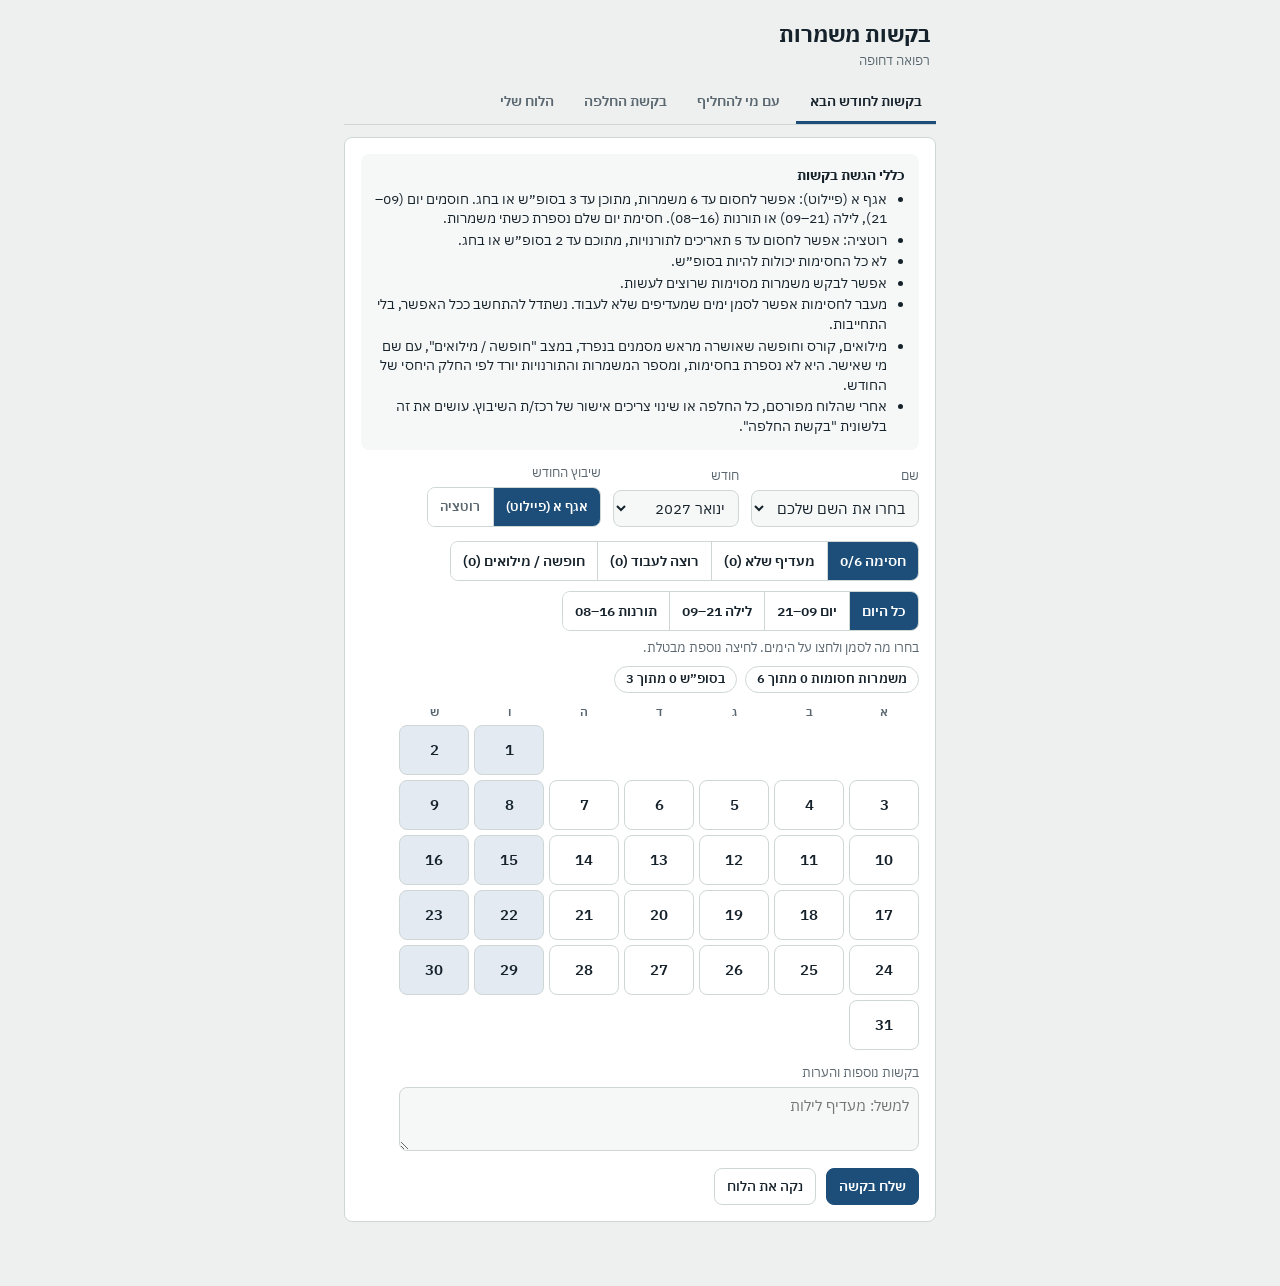
==== index.html @ 13a1dc7d "גרסה 59: עם מי להחליף, התראות במייל, בדיקה לפני פרסום, קורס ארצי Co-Authored-By: Claude Opus 5.5 <no" ====
<!doctype html>
<html lang="he" dir="rtl">
<head>
<meta charset="utf-8">
<meta name="viewport" content="width=device-width, initial-scale=1, viewport-fit=cover">
<title>בקשות משמרות לרפואה דחופה</title>
<link rel="preconnect" href="https://fonts.googleapis.com">
<link rel="preconnect" href="https://fonts.gstatic.com" crossorigin>
<link href="https://fonts.googleapis.com/css2?family=IBM+Plex+Sans+Hebrew:wght@400;500;600;700&display=swap" rel="stylesheet">
<style>
:root{
  --bg:#EDF0EF; --surface:#FFFFFF; --surface2:#F6F8F7; --ink:#16222B; --muted:#5A6770;
  --line:#CFD7D5; --line2:#E2E7E5; --primary:#1C4E79; --primary-ink:#FFFFFF;
  --danger:#B3261E; --danger-bg:#FBE6E4; --ok-bg:#DCF1E1; --warn:#9A5800; --warn-bg:#FFF0D6; --ok:#2C6A3E;
  --wk:#E3EAF1; --eve:#EFEBDD; --hol:#F4E4C2; --vac:#DDE3E1;
  --radius-s:4px; --radius-m:8px;
  color-scheme: light;
}
@media (prefers-color-scheme: dark){
  :root:not([data-theme="light"]){
    --bg:#10171C; --surface:#172127; --surface2:#1C2830; --ink:#E4EAED; --muted:#98A6AE;
    --line:#2D3B43; --line2:#233139; --primary:#86B6E2; --primary-ink:#0A1824;
    --danger:#FF8C82; --danger-bg:#3B1C1A; --ok-bg:#163421; --warn:#F0B45C; --warn-bg:#33270F; --ok:#8FD0A0;
    --wk:#1B2631; --eve:#23241A; --hol:#2E2614; --vac:#253238; color-scheme: dark;
  }
}
:root[data-theme="dark"]{
  --bg:#10171C; --surface:#172127; --surface2:#1C2830; --ink:#E4EAED; --muted:#98A6AE;
  --line:#2D3B43; --line2:#233139; --primary:#86B6E2; --primary-ink:#0A1824;
  --danger:#FF8C82; --danger-bg:#3B1C1A; --ok-bg:#163421; --warn:#F0B45C; --warn-bg:#33270F; --ok:#8FD0A0;
  --wk:#1B2631; --eve:#23241A; --hol:#2E2614; --vac:#253238; color-scheme: dark;
}
/* shift colours */
.c-amber{--cb:#FBE8BC;--cf:#5E3F00}.c-indigo{--cb:#DCDDF6;--cf:#262A7A}.c-blue{--cb:#D8E7F7;--cf:#173F66}
.c-teal{--cb:#D2ECE6;--cf:#0C4D40}.c-olive{--cb:#E6EACB;--cf:#434A10}.c-rose{--cb:#F7DCE3;--cf:#6E1F36}
.c-violet{--cb:#E9DDF5;--cf:#4A2472}.c-crimson{--cb:#F6D4D0;--cf:#7A1A12}.c-slate{--cb:#E1E5E8;--cf:#33414B}
@media (prefers-color-scheme: dark){:root:not([data-theme="light"]) .c-amber{--cb:#4A3A12;--cf:#FBE3A6}:root:not([data-theme="light"]) .c-indigo{--cb:#2B2E5E;--cf:#CFD1FA}:root:not([data-theme="light"]) .c-blue{--cb:#1D3650;--cf:#C9DFF6}:root:not([data-theme="light"]) .c-teal{--cb:#15413A;--cf:#BDE9DE}:root:not([data-theme="light"]) .c-olive{--cb:#383C16;--cf:#E1E6B5}:root:not([data-theme="light"]) .c-rose{--cb:#4D2230;--cf:#F6CCD8}:root:not([data-theme="light"]) .c-violet{--cb:#3A2654;--cf:#E3D0F7}:root:not([data-theme="light"]) .c-crimson{--cb:#521F1A;--cf:#F8C8C1}:root:not([data-theme="light"]) .c-slate{--cb:#2C363D;--cf:#D6DDE2}}
:root[data-theme="dark"] .c-amber{--cb:#4A3A12;--cf:#FBE3A6}:root[data-theme="dark"] .c-indigo{--cb:#2B2E5E;--cf:#CFD1FA}:root[data-theme="dark"] .c-blue{--cb:#1D3650;--cf:#C9DFF6}:root[data-theme="dark"] .c-teal{--cb:#15413A;--cf:#BDE9DE}:root[data-theme="dark"] .c-olive{--cb:#383C16;--cf:#E1E6B5}:root[data-theme="dark"] .c-rose{--cb:#4D2230;--cf:#F6CCD8}:root[data-theme="dark"] .c-violet{--cb:#3A2654;--cf:#E3D0F7}:root[data-theme="dark"] .c-crimson{--cb:#521F1A;--cf:#F8C8C1}:root[data-theme="dark"] .c-slate{--cb:#2C363D;--cf:#D6DDE2}

:root{box-sizing:border-box;padding-top:env(safe-area-inset-top,0px);padding-bottom:env(safe-area-inset-bottom,0px)}
html{scroll-padding-top:env(safe-area-inset-top,0px)}
*,*::before,*::after{box-sizing:inherit}
html,body{margin:0}
body{background:var(--bg);color:var(--ink);font-family:"IBM Plex Sans Hebrew","Segoe UI",Arial,sans-serif;font-size:14px;line-height:1.45;-webkit-text-size-adjust:100%}
button,input,select,textarea{font:inherit;color:inherit}
button{cursor:pointer}
:focus-visible{outline:2px solid var(--primary);outline-offset:2px}
.num{font-variant-numeric:tabular-nums}

header.top{display:flex;flex-wrap:wrap;align-items:flex-end;justify-content:space-between;gap:12px;padding:18px 20px 10px;max-width:100%}
.brand h1{margin:0;font-size:22px;font-weight:700;letter-spacing:-.2px}
.brand p{margin:2px 0 0;color:var(--muted);font-size:13px}
.monthnav{display:flex;align-items:center;gap:6px}
.monthnav select{font-size:16px;font-weight:600;background:var(--surface);border:1px solid var(--line);border-radius:var(--radius-m);padding:6px 10px}

.toolbar{display:flex;flex-wrap:wrap;gap:8px;padding:0 20px 12px}
.btn{border:1px solid var(--line);background:var(--surface);border-radius:var(--radius-m);padding:7px 12px;font-weight:500;min-height:36px}
.btn:hover{background:var(--surface2)}
.btn.primary{background:var(--primary);color:var(--primary-ink);border-color:var(--primary);font-weight:600}
.btn.primary:hover{filter:brightness(1.08)}
.btn.danger{color:var(--danger)}
.btn:disabled{opacity:.45;cursor:default}
.btn.small{padding:3px 9px;min-height:28px;font-size:13px}

nav.tabs{display:flex;gap:2px;padding:0 20px;border-bottom:1px solid var(--line);overflow-x:auto}
nav.tabs button{border:0;background:none;padding:10px 14px;border-bottom:3px solid transparent;color:var(--muted);font-weight:600;white-space:nowrap}
nav.tabs button[aria-selected="true"]{color:var(--ink);border-bottom-color:var(--primary)}
main{padding:14px 20px 40px}

.status{display:flex;flex-wrap:wrap;gap:8px;margin-bottom:10px;align-items:center}
.pill{display:inline-flex;align-items:center;gap:6px;border-radius:999px;padding:3px 11px;font-size:13px;font-weight:600;background:var(--surface);border:1px solid var(--line)}
.pill.bad{background:var(--danger-bg);color:var(--danger);border-color:transparent}
.pill.mid{background:var(--warn-bg);color:var(--warn);border-color:transparent}
.pill.good{color:var(--ok)}
.legend{display:flex;flex-wrap:wrap;gap:12px;color:var(--muted);font-size:12.5px;margin:0 0 8px}
.legend span{display:inline-flex;align-items:center;gap:5px}
.sw{width:14px;height:14px;border-radius:3px;border:1px solid var(--line);display:inline-block}

/* grid */
.gridwrap{overflow:auto;max-height:calc(100vh - 230px);min-height:320px;background:var(--surface);border:1px solid var(--line);border-radius:var(--radius-m)}
table.grid{border-collapse:separate;border-spacing:0;font-size:12.5px}
.grid th,.grid td{border-bottom:1px solid var(--line2);border-left:1px solid var(--line2);padding:0;text-align:center;white-space:nowrap}
.grid thead th{position:sticky;top:0;z-index:3;background:var(--surface);font-weight:600}
.grid thead tr:nth-child(2) th{top:26px}
.grid thead tr:first-child th{height:26px}
.grid thead tr:nth-child(2) th{height:22px;color:var(--muted);font-weight:500;font-size:11.5px;border-bottom:1px solid var(--line)}
.grid .namecol{position:sticky;right:0;z-index:2;background:var(--surface);text-align:right;padding:0 10px;min-width:118px;max-width:150px;border-left:1px solid var(--line)}
.grid thead .namecol{z-index:4}
.grid .namecol button{border:0;background:none;padding:6px 0;text-align:right;width:100%;font-weight:600}
.grid .namecol small{display:block;font-weight:400;color:var(--muted);font-size:11px;margin-top:-4px;padding-bottom:4px;overflow:hidden;text-overflow:ellipsis}
.grid .stat{min-width:44px;padding:0 4px;font-variant-numeric:tabular-nums;font-weight:600}
.sig{display:inline-block;min-width:16px;height:16px;line-height:16px;border-radius:50%;background:var(--primary);color:var(--primary-ink);font-size:10px;text-align:center;font-weight:700;vertical-align:1px}
.stat.under{color:var(--muted)}.stat.hi{color:var(--warn)}.stat.lo{color:var(--primary)}.stat.over{color:var(--danger)}.stat.done{color:var(--ok)}.stat.na{color:var(--muted);font-weight:400}
.grid th.day{min-width:42px;cursor:pointer}
.grid th.day:hover{background:var(--surface2)}
.grid .wk{background:var(--wk)}
.grid .eve{background:var(--eve)}
.grid .hol{background:var(--hol)}
.grid thead th.wk,.grid thead th.eve,.grid thead th.hol{background-clip:padding-box}
.grid tr.grp td{background:var(--surface2);text-align:right;font-weight:700;padding:6px 10px;color:var(--muted);font-size:12px}
.cell{width:42px;height:34px;min-width:42px;border:0;background:none;padding:2px;display:flex;flex-direction:column;align-items:center;justify-content:center;gap:1px;position:relative}
td.cellwrap{position:relative}
.cell:hover{background:rgba(28,78,121,.07)}
.chip{display:inline-block;background:var(--cb);color:var(--cf);border-radius:var(--radius-s);padding:0 3px;font-size:11px;font-weight:600;line-height:15px;max-width:40px;overflow:hidden}
.mk-vac{background:repeating-linear-gradient(135deg,var(--vac) 0 4px,transparent 4px 8px)}
.mk-off::after{content:"";position:absolute;inset:9px 12px;border-top:2px solid var(--muted);transform:rotate(-35deg);opacity:.55;pointer-events:none}
.mk-soft .cell::before{content:"";position:absolute;top:3px;left:3px;width:6px;height:6px;border-radius:50%;background:var(--warn)}
.mk-want .cell::before{content:"";position:absolute;top:3px;left:3px;width:6px;height:6px;border-radius:50%;background:var(--ok)}
td.err{box-shadow:inset 0 0 0 2px var(--danger)}
td.warn{box-shadow:inset 0 0 0 2px var(--warn)}
tr.cov td{height:26px;font-size:11.5px}
tr.cov td.namecol{font-weight:600;font-size:12px}
tr.covhead td{background:var(--surface2);font-weight:700;color:var(--muted);font-size:12px;text-align:right;padding:6px 10px;border-top:2px solid var(--line)}
.covbtn{border:0;background:none;width:42px;height:26px;padding:0 2px;font-size:11px;overflow:hidden;text-overflow:ellipsis}
.covbtn.miss{background:var(--danger-bg);color:var(--danger);font-weight:700}
.covbtn.extra{color:var(--warn);font-weight:600}
.covbtn.none{color:var(--line)}

/* forms/tables in other tabs */
.panel{background:var(--surface);border:1px solid var(--line);border-radius:var(--radius-m);padding:16px;margin-bottom:16px}
.panel h2{font-size:16px;margin:0 0 4px}
.panel p.hint{margin:0 0 12px;color:var(--muted);font-size:13px;max-width:70ch}
.tablewrap{overflow-x:auto}
table.form{border-collapse:collapse;width:100%;font-size:13px}
table.form th{text-align:right;font-weight:600;color:var(--muted);padding:6px;border-bottom:1px solid var(--line);white-space:nowrap}
table.form td{padding:5px 6px;border-bottom:1px solid var(--line2);vertical-align:top}
table.form input[type=text],table.form input[type=number],table.form input[type=time],table.form select,table.form textarea{background:var(--surface2);border:1px solid var(--line);border-radius:var(--radius-s);padding:4px 6px}
table.form input[type=number]{width:62px}
table.form input.w-name{width:110px}
table.form input.w-short{width:64px}
table.form textarea{width:100%;min-width:220px;min-height:34px;resize:vertical}
.wdbox{display:flex;gap:2px}
.wdbox label{display:flex;flex-direction:column;align-items:center;font-size:11px;color:var(--muted)}
.prefchips{display:flex;flex-wrap:wrap;gap:3px;max-width:330px}
.prefchips button{border:1px solid var(--line);background:var(--surface);border-radius:var(--radius-s);font-size:11.5px;padding:1px 5px}
.prefchips button.pref{background:#D8F0DE;color:#1E5A2C;border-color:#9ED0AA}
.prefchips button.avoid{background:var(--danger-bg);color:var(--danger);border-color:transparent;text-decoration:line-through}
.kv{display:flex;flex-wrap:wrap;gap:16px}
.kv label{display:flex;flex-direction:column;gap:3px;font-size:13px;color:var(--muted)}
.kv input{width:90px;background:var(--surface2);border:1px solid var(--line);border-radius:var(--radius-s);padding:5px 7px;font-size:15px;color:var(--ink)}

table.luach{border-collapse:collapse;font-size:13px;background:var(--surface)}
table.luach th,table.luach td{border:1px solid var(--line2);padding:5px 8px;text-align:right;white-space:nowrap}
table.luach thead th{position:sticky;top:0;background:var(--surface);z-index:1}
table.luach td.miss{background:var(--danger-bg);color:var(--danger);font-weight:600}

/* sheet dialog */
.overlay{position:fixed;inset:0;background:rgba(10,20,28,.42);display:flex;align-items:center;justify-content:center;z-index:50;padding:16px}
.sheet{background:var(--surface);border-radius:12px;max-width:560px;width:100%;max-height:calc(100% - 24px);overflow:auto;padding:18px 18px 16px;box-shadow:0 18px 50px rgba(0,0,0,.28)}
.sheet h3{margin:0;font-size:18px}
.sheet .sub{color:var(--muted);margin:2px 0 12px;font-size:13px}
.sheet h4{margin:14px 0 6px;font-size:13px;color:var(--muted);font-weight:600}
.opts{display:flex;flex-wrap:wrap;gap:6px}
.opt{border:1px solid var(--line);background:var(--surface);border-radius:var(--radius-m);padding:6px 10px;font-size:13px;display:inline-flex;gap:6px;align-items:center}
.opt[aria-pressed="true"]{border-color:var(--primary);box-shadow:inset 0 0 0 1px var(--primary);font-weight:600}
.opt.dim{opacity:.55}
.opt .chip{max-width:none}
.note{background:var(--surface2);border-radius:var(--radius-m);padding:8px 10px;font-size:13px;white-space:pre-wrap}
.issues{margin:6px 0 0;padding:0 18px 0 0;font-size:13px}
.issues li.err{color:var(--danger)}.issues li.warn{color:var(--warn)}
.cands{display:flex;flex-direction:column;border:1px solid var(--line2);border-radius:var(--radius-m);overflow:hidden}
.cand{display:flex;align-items:center;gap:10px;padding:7px 10px;border-bottom:1px solid var(--line2)}
.cand:last-child{border-bottom:0}
.cand .who{font-weight:600;min-width:74px}
.cand .why{flex:1;color:var(--muted);font-size:12.5px}
.cand.blocked .who{color:var(--muted);font-weight:500}
.sheet .foot{display:flex;justify-content:flex-start;gap:8px;margin-top:16px}
.toast{position:fixed;bottom:calc(20px + env(safe-area-inset-bottom,0px));left:50%;transform:translateX(-50%);background:var(--ink);color:var(--bg);padding:10px 16px;border-radius:var(--radius-m);font-weight:500;z-index:60;max-width:90vw;box-shadow:0 8px 24px rgba(0,0,0,.25)}
.hidden{display:none!important}
.row{display:flex;gap:10px;flex-wrap:wrap;align-items:center}

.rules{background:var(--surface2);border-radius:var(--radius-m);padding:12px 14px;margin-bottom:14px;font-size:13.5px;max-width:74ch}
.rules strong{display:block;margin-bottom:4px}
.rules ul{margin:0;padding-right:18px}.rules li{margin:2px 0}
.fields{display:flex;flex-wrap:wrap;gap:12px;align-items:flex-end;margin-bottom:14px}
.fields label{display:flex;flex-direction:column;gap:4px;font-size:13px;color:var(--muted)}
.fields input,.fields select,.req textarea{background:var(--surface2);border:1px solid var(--line);border-radius:var(--radius-m);padding:7px 9px;font-size:15px;color:var(--ink)}
.req textarea{width:100%;max-width:520px;min-height:64px}
.seg{display:inline-flex;border:1px solid var(--line);border-radius:var(--radius-m);overflow:hidden;flex-wrap:wrap}
.seg button{border:0;border-left:1px solid var(--line);background:var(--surface);padding:8px 12px;font-weight:600;min-height:38px}
.seg button:last-child{border-left:0}
.seg button[aria-pressed="true"]{background:var(--primary);color:var(--primary-ink)}
.cal{display:grid;grid-template-columns:repeat(7,minmax(0,1fr));gap:5px;max-width:520px;margin:10px 0 14px}
.cal .wdh{text-align:center;color:var(--muted);font-size:12px;font-weight:600}
.cal button.d{border:1px solid var(--line);background:var(--surface);border-radius:var(--radius-m);display:flex;flex-direction:column;align-items:center;justify-content:center;gap:1px;font-weight:600;font-size:15px;min-height:50px;padding:2px}
.cal button.d.wke{background:var(--wk)}
.cal button.d.hol{background:var(--hol)}
.cal button.d small{font-size:10.5px;font-weight:600;line-height:1.1}
.cal button.d.b{background:var(--danger-bg);border-color:var(--danger);color:var(--danger)}
.cal button.d.s{background:var(--warn-bg);border-color:var(--warn);color:var(--warn)}
.cal button.d.w{background:var(--ok-bg);border-color:var(--ok);color:var(--ok)}
.errs{color:var(--danger);font-size:13px;font-weight:600;margin:4px 0}
table.form td.bad{color:var(--danger);font-weight:700}
table.form td.okc{color:var(--ok);font-weight:600}
.msgbox{width:100%;min-height:180px;font-size:13px;background:var(--surface2);border:1px solid var(--line);border-radius:var(--radius-m);padding:8px;white-space:pre-wrap;color:var(--ink)}
@media (max-width:640px){
  header.top{padding:14px 12px 8px}
  .toolbar{padding:0 12px 10px}
  nav.tabs{padding:0 8px}
  main{padding:12px 8px 40px}
  .brand h1{font-size:19px}
  .overlay{align-items:flex-end;padding:0}
  .sheet{border-radius:14px 14px 0 0;max-height:88%;padding-bottom:calc(16px + env(safe-area-inset-bottom,0px))}
  .grid .namecol{min-width:92px}
  .gridwrap{max-height:calc(100vh - 260px)}
}
@media (prefers-reduced-motion:no-preference){.sheet{animation:up .16s ease-out}@keyframes up{from{transform:translateY(12px);opacity:.6}to{transform:none;opacity:1}}}
@media print{.toolbar,nav.tabs,.status,.legend,.monthnav select{display:none}.gridwrap{max-height:none;overflow:visible;border:0}}
</style>
<style>
.cal button.d.vac{background:repeating-linear-gradient(135deg,var(--vac) 0 5px,var(--surface) 5px 10px);border-color:var(--muted)}
.wrap{max-width:620px;margin:0 auto;padding:0 14px 48px}
.panel{margin-top:4px}
.done{background:var(--ok-bg);color:var(--ok);border-radius:var(--radius-m);padding:10px 12px;font-weight:600;margin-top:12px;font-size:13.5px}
</style>
</head>
<body>
<header class="top" style="max-width:620px;margin:0 auto">
  <div class="brand"><h1>בקשות משמרות</h1><p>רפואה דחופה</p></div>
</header>
<div class="wrap"><main id="main" style="padding:0"></main></div>
<div id="layer"></div>
<script>
const API_DEFAULT='https://script.google.com/macros/s/AKfycbxExDfD1t_dGu8UCFcNvCIx05IiXz4FqlD6j6hdKQiuTGe_6D4Y0XrDSecNeYzsQL63Fg/exec';
let API=API_DEFAULT.startsWith('http')?API_DEFAULT:'';
try{const u=new URLSearchParams(location.search).get('api');if(u&&/^https:\/\/script\.google(usercontent)?\.com\//.test(u)){API=u;localStorage.setItem('ed-api',u)}else if(!API)API=localStorage.getItem('ed-api')||''}catch(e){}
async function sendQ(q,msg,okText){
  if(!API){showMsg(msg,okText);return}
  const sh=openSheet(`<h3>שולח…</h3><p class="sub">רגע אחד.</p>`);
  try{const r=await fetch(API,{method:'POST',body:JSON.stringify({action:'submit',q})});const j=await r.json();if(!j.ok){if(j.error==='closed'){sh.el.innerHTML=`<h3>ההגשה ננעלה</h3><p class="sub">המועד האחרון להגשת בקשות לחודש הזה עבר.</p><div class="foot"><button class="btn primary" data-close>סגור</button></div>`;return}throw new Error(j.error||'שגיאה')}
    sh.el.innerHTML=`<h3>נשלח ✓</h3><p class="sub">${esc(okText)}</p><div class="done">הבקשה הגיעה לרכז/ת השיבוץ. אם תשנו משהו, שלחו שוב, והבקשה האחרונה היא שתיקבע.</div><div class="foot"><button class="btn primary" data-close>סגור</button></div>`;
    try{localStorage.setItem('ed-last-sent',JSON.stringify({m:q.m,type:q.type||'req',ts:Date.now()}))}catch(e){}
  }catch(e){sh.el.innerHTML=`<h3>השליחה נכשלה</h3><p class="sub">בדקו את החיבור לאינטרנט ונסו שוב.</p><div class="foot"><button class="btn primary" data-close>סגור</button></div>`}
}
function showMsg(msg,okText){const sh=openSheet(`<h3>ההודעה מוכנה</h3><p class="sub">שלחו אותה לרכז/ת השיבוץ. השורה האחרונה היא קוד שהמערכת קוראת, אל תשנו אותה.</p><textarea class="msgbox" readonly>${esc(msg)}</textarea><div class="done">${esc(okText)}</div><div class="foot"><button class="btn primary" id="shCopy">העתק</button>${navigator.share?'<button class="btn" id="shShare">שתף</button>':''}<button class="btn" data-close>סגור</button></div>`);
  sh.el.querySelector('#shCopy').onclick=()=>copyText(msg);const sb=sh.el.querySelector('#shShare');if(sb)sb.onclick=()=>navigator.share({text:msg}).catch(()=>{})}
const NAMES=["אברהם", "אוריה", "אחיה", "אליה", "אשר", "באסל", "בת שבע", "גנית", "דב", "דוד", "דנה", "ווד", "חיגאזי", "טבקמן", "יוני י", "יוסי", "מגד", "מיסק", "נועה", "סימא", "עוז", "עלי"];
const RULES={A:6,R:5,wkA:3,wkR:2};
const BASE={AS:11,AD:3,RD:6};
const HEB_MONTHS=['ינואר','פברואר','מרץ','אפריל','מאי','יוני','יולי','אוגוסט','ספטמבר','אוקטובר','נובמבר','דצמבר'];
const WD=['א','ב','ג','ד','ה','ו','ש'];
const WANT={A:[['m','בוקר אגף א','בוקר'],['n','לילה אגף א','לילה'],['mc','בוקר מהלכים כירורגיה','כיר ב'],['nc','ערב מהלכים כירורגיה','כיר ע'],['v','תורנות צד ב','תור ב'],['p','תורנות צד ג (פנימית)','פנ׳'],['i','טיפול נמרץ','טנ״צ']],
  R:[['v','תורנות צד ב','תור ב'],['bv','בוקר + תורנות צד ב (סופ״ש)','ב+ת'],['p','תורנות צד ג (פנימית)','פנ׳'],['c','מהלכים פנימית (פנימית ב)','מהל פנ'],['i','טיפול נמרץ','טנ״צ'],['o','אורטופדיה','אורט'],['k','ילדים','ילד׳']]};
const ALLT=[['m','בוקר אגף א'],['n','לילה אגף א'],['b','בוקר צד ב'],['v','תורנות צד ב'],['bv','בוקר + תורנות צד ב (סופ״ש)'],['g','בוקר צד ג'],['p','תורנות צד ג (פנימית)'],['c','מהלכים פנימית (פנימית ב)'],['mc','בוקר מהלכים כירורגיה'],['nc','ערב מהלכים כירורגיה'],['i','טיפול נמרץ'],['k','ילדים'],['o','אורטופדיה']];
const TNAME={},TSHORT={};for(const g in WANT)for(const[c,n,sh]of WANT[g]){TNAME[c]=n;TSHORT[c]=sh}
for(const[c,n]of ALLT)TNAME[c]=TNAME[c]||n;
const HOLIDAYS={Tishri:{1:['hol','ראש השנה'],2:['hol','ראש השנה'],9:['eve','ערב יום כיפור'],10:['hol','יום כיפור'],14:['eve','ערב סוכות'],15:['hol','סוכות'],21:['eve','ערב שמחת תורה'],22:['hol','שמיני עצרת ושמחת תורה']},
  Elul:{29:['eve','ערב ראש השנה']},Nisan:{14:['eve','ערב פסח'],15:['hol','פסח'],20:['eve','ערב שביעי של פסח'],21:['hol','שביעי של פסח']},Sivan:{5:['eve','ערב שבועות'],6:['hol','שבועות']}};
const $=s=>document.querySelector(s);
const esc=s=>String(s??'').replace(/[&<>"']/g,c=>({'&':'&amp;','<':'&lt;','>':'&gt;','"':'&quot;',"'":'&#39;'}[c]));
const pad2=n=>String(n).padStart(2,'0');
const norm=s=>String(s||'').replace(/[\u200e\u200f\u202a-\u202e\u2066-\u2069\ufeff\u00ad]/g,'').trim().replace(/\s+/g,' ');
const _hc={};
function hol(key){if(_hc[key])return _hc[key];const out={},[y,m]=key.split('-').map(Number);
  try{const f=new Intl.DateTimeFormat('en-u-ca-hebrew',{day:'numeric',month:'long'});for(let d=1;d<=kDim(key);d++){const p=f.formatToParts(new Date(y,m-1,d));const hm=p.find(x=>x.type==='month')?.value,hd=Number(p.find(x=>x.type==='day')?.value);const h=HOLIDAYS[hm]&&HOLIDAYS[hm][hd];if(h)out[d]={t:h[0],name:h[1]}}}catch(e){}
  return(_hc[key]=out)}
function kDim(key){const[y,m]=key.split('-').map(Number);return new Date(y,m,0).getDate()}
function kWd(key,d){const[y,m]=key.split('-').map(Number);return new Date(y,m-1,d).getDay()}
function kWeekend(key,d){const w=kWd(key,d);return w===5||w===6||!!hol(key)[d]}
function kLabel(key){const[y,m]=key.split('-').map(Number);return`${HEB_MONTHS[m-1]} ${y}`}
function monthOpts(){const n=new Date(),o=[];for(let i=0;i<3;i++){const dt=new Date(n.getFullYear(),n.getMonth()+i,1);o.push(`${dt.getFullYear()}-${pad2(dt.getMonth()+1)}`)}return o}
const PART={'':'כל היום',day:'יום 09–21',night:'לילה 21–09',duty:'תורנות 16–08'};
function units(){const u=[];for(const[d,p]of RQ.b){u.push(d);if(RQ.g==='A'&&!p)u.push(d)}return u}
function blockLabel(p){return RQ.g==='A'&&p?(p==='day'?'חסום יום':p==='duty'?'חסום תורנות':'חסום לילה'):'חסום'}
function ruleModal(title,lines){openSheet(`<h3>${esc(title)}</h3><ul class="issues" style="padding-right:18px;margin-top:8px">${lines.map(l=>`<li>${esc(l)}</li>`).join('')}</ul><div class="foot"><button class="btn primary" data-close>הבנתי</button></div>`)}
function rulesFor(g){return g==='R'?{max:RULES.R,wk:RULES.wkR}:{max:RULES.A,wk:RULES.wkA}}
function checkBlocks(key,g,b){const ru=rulesFor(g),wk=b.filter(d=>kWeekend(key,d)).length,errs=[];
  if(b.length>ru.max)errs.push(`יותר מ־${ru.max} חסימות`);if(wk>ru.wk)errs.push(`יותר מ־${ru.wk} חסימות בסופ״ש או בחג`);
  if(b.length>=2&&wk===b.length)errs.push('לא כל החסימות יכולות להיות בסופ״ש');return{ru,wk,errs}}
function toast(msg,ms=2800){const el=document.createElement('div');el.className='toast';el.textContent=msg;document.body.appendChild(el);setTimeout(()=>el.remove(),ms)}

const DKEY='ed-request-draft-v1';
function blank(){return{m:monthOpts()[1],name:'',g:'A',rot:'',b:[],s:[],w:[],vac:[],vby:'איתי',vre:'חופשה',t:'',mode:'b',wcode:''}}
let RQ;try{RQ=JSON.parse(localStorage.getItem(DKEY)||'null')}catch(e){RQ=null}
if(!RQ||!monthOpts().includes(RQ.m))RQ={...blank(),...(RQ?{name:RQ.name,g:RQ.g,rot:RQ.rot}:{})};
RQ.b=new Map((RQ.b||[]).map(x=>Array.isArray(x)?x:[x,'']));if(!RQ.bpart)RQ.bpart='';RQ.s=new Set(RQ.s);RQ.w=new Map(RQ.w);RQ.vac=new Set(RQ.vac||[]);if(RQ.vby===undefined)RQ.vby='איתי';if(!RQ.vre)RQ.vre='חופשה';
let VIEW='req';try{VIEW=localStorage.getItem('ed-request-view')||'req'}catch(e){}
const CH={m:monthOpts()[0],kind:'swap',d1:'',c1:'',w:'',d2:'',c2:'',agree:false,t:''};
function setView(v){VIEW=v;try{localStorage.setItem('ed-request-view',v)}catch(e){}render()}
function viewTabs(){return`<nav class="tabs" role="tablist" style="padding:0;margin-bottom:12px"><button role="tab" data-view="req" aria-selected="${VIEW==='req'}">בקשות לחודש הבא</button><button role="tab" data-view="swp" aria-selected="${VIEW==='swp'}">עם מי להחליף</button><button role="tab" data-view="chg" aria-selected="${VIEW==='chg'}">בקשת החלפה</button><button role="tab" data-view="cal" aria-selected="${VIEW==='cal'}">הלוח שלי</button></nav>`}
function dateSel(id,val,key){return`<select id="${id}"><option value="">תאריך</option>${[...Array(kDim(key))].map((_,i)=>i+1).map(d=>`<option value="${d}" ${String(val)===String(d)?'selected':''}>${d} (${WD[kWd(key,d)]})</option>`).join('')}</select>`}
function shiftSel(id,val){return`<select id="${id}"><option value="">משמרת</option>${ALLT.map(([c,n])=>`<option value="${c}" ${val===c?'selected':''}>${esc(n)}</option>`).join('')}</select>`}
let CAL=null;try{CAL=JSON.parse(localStorage.getItem('ed-cal-v1')||'null')}catch(e){}
function b64d(x){return JSON.parse(decodeURIComponent(escape(atob(x))))}
function myShifts(){if(!CAL)return[];const me=norm(RQ.name);const key=Object.keys(CAL.a).find(n=>norm(n)===me);if(!key)return[];
  const[y,m]=CAL.m.split('-').map(Number);
  return CAL.a[key].map(([d,c])=>{const[name,st,en]=CAL.t[c]||[c,'08:00','16:00'];const[sh,sm]=st.split(':').map(Number),[eh,em]=en.split(':').map(Number);
    const s=[y,m,d,sh,sm],ed=new Date(y,m-1,d+((eh*60+em)<=(sh*60+sm)?1:0));return{d,c,name,st,en,s,e:[ed.getFullYear(),ed.getMonth()+1,ed.getDate(),eh,em]}}).sort((a,b)=>a.d-b.d||a.st.localeCompare(b.st))}
const p2=n=>String(n).padStart(2,'0');
const loc=a=>`${a[0]}${p2(a[1])}${p2(a[2])}T${p2(a[3])}${p2(a[4])}00`;
function toUTC(a){const guess=Date.UTC(a[0],a[1]-1,a[2],a[3],a[4]);const f=new Intl.DateTimeFormat('en-US',{timeZone:'Asia/Jerusalem',hourCycle:'h23',year:'numeric',month:'2-digit',day:'2-digit',hour:'2-digit',minute:'2-digit'});
  const P=Object.fromEntries(f.formatToParts(new Date(guess)).map(x=>[x.type,x.value]));const asTz=Date.UTC(+P.year,+P.month-1,+P.day,+P.hour,+P.minute);const dt=new Date(guess-(asTz-guess));
  return`${dt.getUTCFullYear()}${p2(dt.getUTCMonth()+1)}${p2(dt.getUTCDate())}T${p2(dt.getUTCHours())}${p2(dt.getUTCMinutes())}00Z`}
function gLink(x){return'https://calendar.google.com/calendar/render?action=TEMPLATE&text='+encodeURIComponent(x.name)+'&dates='+loc(x.s)+'/'+loc(x.e)+'&ctz=Asia/Jerusalem&details='+encodeURIComponent('משמרת במיון. להוסיף תזכורת יום לפני: בחלון שנפתח, "הוספת התראה" ← יום אחד.')}
function icsText(list){const now=toUTC((()=>{const n=new Date();return[n.getFullYear(),n.getMonth()+1,n.getDate(),n.getHours(),n.getMinutes()]})());
  const esc2=t=>String(t).replace(/[\\,;]/g,m=>'\\'+m);const L=['BEGIN:VCALENDAR','VERSION:2.0','PRODID:-//ED roster//HE','CALSCALE:GREGORIAN','METHOD:PUBLISH'];
  for(const x of list){L.push('BEGIN:VEVENT',`UID:${CAL.m}-${x.d}-${x.c}-${encodeURIComponent(norm(RQ.name))}@ed-roster`,`DTSTAMP:${now}`,`DTSTART:${toUTC(x.s)}`,`DTEND:${toUTC(x.e)}`,`SUMMARY:${esc2(x.name)}`,'BEGIN:VALARM','ACTION:DISPLAY',`DESCRIPTION:${esc2('מחר: '+x.name)}`,'TRIGGER:-P1D','END:VALARM','END:VEVENT')}
  L.push('END:VCALENDAR');return L.join('\r\n')}
async function saveIcs(list){const txt=icsText(list),fname=`משמרות_${kLabel(CAL.m).replace(' ','_')}.ics`;
  let dl=null;try{dl=window.claude&&await window.claude.use('downloads')}catch(e){}
  if(dl){try{await dl.save({filename:fname,data:new Blob([txt],{type:'text/calendar'})});toast('הקובץ נשמר')}catch(e){if(!(e&&e.code==='declined'))toast('השמירה לא הושלמה')}return}
  try{const a=document.createElement('a');a.href=URL.createObjectURL(new Blob([txt],{type:'text/calendar'}));a.download=fname;document.body.appendChild(a);a.click();a.remove()}catch(e){toast('ההורדה לא זמינה בדפדפן הזה. השתמשו בכפתורי Google')}}
let calFetched=false;
async function fetchCal(manual){if(!API)return;try{const r=await fetch(API+'?action=calendar');const j=await r.json();if(j.ok&&j.cal){CAL=b64d(j.cal);localStorage.setItem('ed-cal-v1',JSON.stringify(CAL));if(VIEW==='cal'||VIEW==='swp')render();if(manual)toast('הלוח עודכן')}else if(manual)toast('עוד לא פורסם לוח')}catch(e){if(manual)toast('הטעינה נכשלה')}}
function renderCal(){
  if(API&&!calFetched){calFetched=true;fetchCal(false)}
  const names=CAL?Object.keys(CAL.a).sort((a,b)=>a.localeCompare(b,'he')):[];
  let h=viewTabs()+`<div class="panel req"><div class="rules"><strong>הוספת המשמרות שלך ליומן</strong><ul>${API?'<li>הלוח המאושר נטען כאן אוטומטית.</li>':'<li>מדביקים כאן את הודעת הלוח שרכז/ת השיבוץ שלח/ה בקבוצה (עם השורה שמתחילה ב־#CAL).</li>'}<li>בוחרים את השם, ומוסיפים ליומן: כל המשמרות בקובץ אחד, או כל משמרת בנפרד ל־Google.</li><li>אחרי החלפה מאושרת תישלח הודעה חדשה. מדביקים אותה שוב ומעדכנים את היומן.</li></ul></div>
  ${API?`<div class="row" style="margin:0 0 12px"><button class="btn" id="calFetch">טען את הלוח העדכני</button></div>`:''}
  <textarea id="calPaste" ${API?'hidden':''} class="msgbox" style="min-height:70px" placeholder="הדביקו כאן את הודעת הלוח"></textarea>
  <div class="row" style="margin:8px 0 14px">${API?'':'<button class="btn" id="calLoad">טען לוח</button>'}${CAL?`<span style="color:var(--muted);font-size:13px">נטען: ${kLabel(CAL.m)}, עודכן ${new Date(CAL.ts).toLocaleDateString('he-IL')}</span>`:''}</div>`;
  if(CAL){
    h+=`<div class="fields"><label>השם שלי<select id="calName"><option value="">בחרו</option>${names.map(n=>`<option ${norm(n)===norm(RQ.name)?'selected':''}>${esc(n)}</option>`).join('')}</select></label></div>`;
    const list=myShifts();
    if(norm(RQ.name)&&!list.length)h+=`<p class="hint">לא נמצאו משמרות בשם הזה ב${kLabel(CAL.m)}.</p>`;
    if(list.length){
      h+=`<div class="row" style="margin-bottom:10px"><button class="btn primary" id="calIcs">הוסף את כל ${list.length} המשמרות ליומן (קובץ)</button></div>
      <p class="hint" style="margin:0 0 10px">הקובץ כולל תזכורת יום לפני כל משמרת. באייפון ובאאוטלוק זה עובד מיד. ב־Google Calendar: מייבאים את הקובץ דרך ההגדרות במחשב (ייבוא וייצוא), או מוסיפים כל משמרת בנפרד בכפתורים למטה ומגדירים בה התראה של יום לפני.</p>
      <div class="cands">${list.map(x=>`<div class="cand"><span class="who num">${x.d}.${CAL.m.split('-')[1]*1} (${WD[kWd(CAL.m,x.d)]})</span><span class="why" style="color:var(--ink)">${esc(x.name)}, ${x.st}–${x.en}</span><a class="btn small" href="${gLink(x)}" target="_blank" rel="noopener">Google</a></div>`).join('')}</div>`;
    }
  }
  $('#main').innerHTML=h+`</div>`;
}
let SWSEL='';
function swData(){if(!CAL||!CAL.sw)return null;const me=norm(RQ.name);if(!me)return[];const k=Object.keys(CAL.sw).find(n=>norm(n)===me);if(!k||!CAL.sw[k])return[];
  return CAL.sw[k].split(';').map(e=>{const i=e.indexOf(':'),h=e.slice(0,i),os=e.slice(i+1);const[d,c]=h.split('.');
    return{d:+d,c,opts:(os?os.split(','):[]).map(o=>{const[q,d2,c2]=o.split('.');return{w:CAL.nl[parseInt(q,36)]||'?',d2:+d2,c2}})}}).sort((a,b)=>a.d-b.d)}
function cname(c){return c==='mc+nc'?'24 שעות כירורגיה (בוקר+ערב)':(CAL&&CAL.t&&CAL.t[c]?CAL.t[c][0]:TNAME[c]||c)}
function dlabel(d){return`${d}.${CAL.m.split('-')[1]*1} (${WD[kWd(CAL.m,d)]})`}
function renderSwp(){
  if(API&&!calFetched){calFetched=true;fetchCal(false)}
  let h=viewTabs()+`<div class="panel req"><div class="rules"><strong>עם מי אפשר להתחלף</strong><ul><li>בוחרים משמרת שלך, ורואים את כל המתמחים שאפשר להתחלף איתם לפי כללי השיבוץ: חסימות, מנוחה, לילות ברצף, תורנות צמודה ללילה, סופ״ש, הסמכות ועוד.</li><li>הרשימה מחושבת בזמן פרסום הלוח. החלפות שאושרו אחרי הפרסום ייכנסו בפרסום הבא.</li><li>קודם מסכמים עם המתמחה השני. לחיצה על "מלא בקשה" ממלאת את טופס ההחלפה, ושולחים משם.</li></ul></div>
  <div class="fields"><label>השם שלי${nameSel('swN',RQ.name,'בחרו את השם שלכם')}</label></div>`;
  if(API)h+=`<div class="row" style="margin:0 0 12px"><button class="btn" id="calFetch">טען את הלוח העדכני</button>${CAL?`<span style="color:var(--muted);font-size:13px">${kLabel(CAL.m)}, פורסם ${new Date(CAL.swTs||CAL.ts).toLocaleString('he-IL',{dateStyle:'short',timeStyle:'short'})}</span>`:''}</div>`;
  if(!CAL)h+=`<p class="hint">עוד לא פורסם לוח.</p>`;
  else if(!CAL.sw)h+=`<p class="hint">הלוח הנוכחי פורסם בלי רשימת החלפות. היא תופיע אחרי הפרסום הבא של רכז/ת השיבוץ.</p>`;
  else if(!norm(RQ.name))h+=`<p class="hint">בחרו את השם שלכם כדי לראות את המשמרות.</p>`;
  else{const L=swData();
    if(!L.length)h+=`<p class="hint">לא נמצאו משמרות בשם הזה ב${kLabel(CAL.m)}.</p>`;
    else{const key=d=>d.d+'|'+d.c;if(!L.some(x=>key(x)===SWSEL))SWSEL='';
      h+=`<p style="font-size:14px;font-weight:600;margin:4px 0 8px">המשמרות שלי ב${kLabel(CAL.m)}</p><div class="cands" style="margin-bottom:14px">${L.map(x=>`<div class="cand" style="${key(x)===SWSEL?'background:var(--surface2)':''}"><span class="who num">${dlabel(x.d)}</span><span class="why" style="color:var(--ink)">${esc(cname(x.c))}</span><span style="color:var(--muted);font-size:12.5px">${x.opts.length?`${new Set(x.opts.map(o=>o.w)).size} מתמחים`:'אין החלפה'}</span><button class="btn small ${key(x)===SWSEL?'primary':''}" data-swslot="${key(x)}" ${x.opts.length?'':'disabled'}>הצג</button></div>`).join('')}</div>`;
      const cur=L.find(x=>key(x)===SWSEL);
      if(cur){const by={};cur.opts.forEach((o,i)=>{(by[o.w]=by[o.w]||[]).push([o,i])});
        h+=`<p style="font-size:14px;font-weight:600;margin:4px 0 8px">אפשר להתחלף על ${esc(cname(cur.c))} ב־${dlabel(cur.d)} עם:</p>`;
        for(const w of Object.keys(by).sort((a,b)=>a.localeCompare(b,'he')))h+=`<div style="font-weight:700;margin:10px 0 4px">${esc(w)}</div><div class="cands">${by[w].map(([o,i])=>`<div class="cand"><span class="why" style="color:var(--ink)">${esc(w)} לוקח/ת את המשמרת שלך, ואת/ה לוקח/ת ממנו/ה <b>${esc(cname(o.c2))}</b> ב־<b>${dlabel(o.d2)}</b></span><button class="btn small primary" data-swpick="${i}">מלא בקשה</button></div>`).join('')}</div>`}
    }}
  $('#main').innerHTML=h+`</div>`;
}
function renderChg(){
  const key=CH.m;
  let h=viewTabs()+`<div class="panel req"><div class="rules"><strong>החלפות אחרי פרסום הלוח</strong><ul><li>אפשר להתחלף עם מתמחה אחר, או למסור לו משמרת.</li><li>קודם מסכמים עם המתמחה השני, ואז שולחים את הבקשה.</li><li>השינוי נכנס ללוח רק אחרי אישור רכז/ת השיבוץ.</li></ul></div>
  <div class="fields">
    <label>השם שלי${nameSel('chN',RQ.name,'בחרו את השם שלכם')}</label>
    <datalist id="rqNames">${NAMES.map(n=>`<option value="${esc(n)}">`).join('')}</datalist>
    <label>חודש<select id="chM">${[...new Set([...monthOpts().slice(0,2),key])].map(k=>`<option value="${k}" ${k===key?'selected':''}>${kLabel(k)}</option>`).join('')}</select></label>
    <label>סוג הבקשה<span class="seg"><button data-chk="swap" aria-pressed="${CH.kind==='swap'}">החלפה</button><button data-chk="give" aria-pressed="${CH.kind==='give'}">מסירת משמרת</button></span></label>
  </div>
  <div class="fields"><label>המשמרת שלי${dateSel('chD1',CH.d1,key)}</label><label>&nbsp;${shiftSel('chC1',CH.c1)}</label></div>
  <div class="fields"><label>${CH.kind==='swap'?'מתחלף עם':'מוסר ל'}${nameSel('chW',CH.w,'בחרו מתמחה')}</label></div>
  ${CH.kind==='swap'?`<div class="fields"><label>המשמרת שלו/שלה שאני לוקח/ת${dateSel('chD2',CH.d2,key)}</label><label>&nbsp;${shiftSel('chC2',CH.c2)}</label></div>`:''}
  <label style="display:flex;gap:8px;align-items:center;font-size:14px;margin:4px 0 12px"><input type="checkbox" id="chAgree" ${CH.agree?'checked':''}> המתמחה השני מסכים לשינוי</label>
  <label style="display:block;font-size:13px;color:var(--muted);margin-bottom:4px" for="chT">הערה</label><textarea id="chT">${esc(CH.t)}</textarea>
  <div class="row" style="margin-top:12px"><button class="btn primary" id="chSend">${API?'שלח בקשה':'הכן הודעה לשליחה'}</button></div></div>`;
  $('#main').innerHTML=h;
}
function persist(){try{localStorage.setItem(DKEY,JSON.stringify({...RQ,b:[...RQ.b.entries()],s:[...RQ.s],w:[...RQ.w],vac:[...RQ.vac]}))}catch(e){}}

let PLAN=null;try{PLAN=JSON.parse(localStorage.getItem('ed-plan-v1')||'null')}catch(e){}
let DEADLINES={'2026-10':'2026-09-29T09:00'};try{Object.assign(DEADLINES,JSON.parse(localStorage.getItem('ed-deadlines')||'{}'))}catch(e){}
function dl(m){const v=DEADLINES[m];return v?new Date(v):null}
function closed(m){const d=dl(m);return!!d&&Date.now()>d.getTime()}
function dlText(m){const d=dl(m);return d?d.toLocaleString('he-IL',{day:'numeric',month:'numeric',hour:'2-digit',minute:'2-digit'}):''}
async function fetchPlan(){if(!API)return;try{const r=await fetch(API+'?action=plan');const j=await r.json();if(j.ok&&j.deadlines){DEADLINES={...DEADLINES,...j.deadlines};localStorage.setItem('ed-deadlines',JSON.stringify(DEADLINES))}if(j.ok&&j.plan){PLAN=j.plan;localStorage.setItem('ed-plan-v1',JSON.stringify(PLAN));const had=planFor(RQ.name,RQ.m);if(had)autoGroup();render()}}catch(e){}}
function planRow(name){if(!PLAN)return null;const c=x=>norm(x).replace(/["'׳״`]/g,'');const n=c(name);if(!n)return null;const k=Object.keys(PLAN).find(x=>c(x)===n);return k?PLAN[k]:null}
function planFor(name,m){const r=planRow(name);return r?r[m]||'':''}
function planGroup(l){if(!l)return null;if(/מלר.?ד|אגף\s*א/.test(l)&&!/ב\s*\+\s*ג/.test(l))return'A';if(/מילואים/.test(l))return'M';if(/שלב\s*[אב]|לא\s*פעיל|חל.?ד|חופשת\s*לידה|סטאז|^חופש$/.test(l))return'X';return'R'}
function autoGroup(){const l=planFor(RQ.name,RQ.m),g=planGroup(l);if(g==='A'){RQ.g='A';RQ.rot=''}else if(g==='R'){RQ.g='R';RQ.rot=l}persist()}
function planLine(){const row=planRow(RQ.name);if(!row)return'';const ks=monthOpts();const cur=row[RQ.m]||'';const g=planGroup(cur);
  return`<div class="rules" style="background:var(--ok-bg)"><strong>הסבב שלך לפי התכנית</strong>${ks.filter(k=>row[k]).map(k=>`${kLabel(k)}: ${esc(row[k])}${planGroup(row[k])==='A'?' (אגף א)':''}`).join(' · ')||'אין עדיין'}${g==='X'?`<div style="color:var(--warn);font-weight:600;margin-top:4px">ב${kLabel(RQ.m)} אתה רשום כ"${esc(cur)}", ולכן לא תשובץ. אם זה לא נכון, פנה לרכז/ת השיבוץ.</div>`:g==='M'?`<div style="color:var(--warn);font-weight:600;margin-top:4px">ב${kLabel(RQ.m)} אתה רשום במילואים. מילואים נחשבים כמו חופשה: סמן את ימי המילואים במצב "חופשה / מילואים", בחר את הקבוצה שלך בשאר החודש, והמכסה תרד בהתאם. אם אתה במילואים כל החודש, אין צורך להגיש.</div>`:''}</div>`}
function nameList(){const ks=PLAN?Object.keys(PLAN):[];return(ks.length?ks:NAMES).slice().sort((a,b)=>a.localeCompare(b,'he'))}
function nameSel(id,val,ph){const L=nameList();const v=L.includes(val)?val:'';return`<select id="${id}" style="min-width:150px"><option value="">${ph}</option>${L.map(n=>`<option ${n===v?'selected':''}>${esc(n)}</option>`).join('')}</select>`}
function render(){
  if(RQ.name&&!nameList().includes(RQ.name)){const c=x=>norm(x).replace(/["'׳״`\-־.]/g,'').replace(/\s+/g,'');const m=nameList().find(n=>c(n)===c(RQ.name));RQ.name=m||'';persist()}
  if(VIEW==='chg')return renderChg();
  if(VIEW==='cal')return renderCal();
  if(VIEW==='swp')return renderSwp();
  const key=RQ.m,N=kDim(key),chk=checkBlocks(key,RQ.g,units()),H=hol(key);
  let h=viewTabs()+`<div class="panel req"><div class="rules"><strong>כללי הגשת בקשות</strong><ul>
  <li>אגף א (פיילוט): אפשר לחסום עד ${RULES.A} משמרות, מתוכן עד ${RULES.wkA} בסופ״ש או בחג. חוסמים יום (09–21), לילה (21–09) או תורנות (16–08). חסימת יום שלם נספרת כשתי משמרות.</li>
  <li>רוטציה: אפשר לחסום עד ${RULES.R} תאריכים לתורנויות, מתוכם עד ${RULES.wkR} בסופ״ש או בחג.</li>
  <li>לא כל החסימות יכולות להיות בסופ״ש.</li>
  <li>אפשר לבקש משמרות מסוימות שרוצים לעשות.</li>
  <li>מעבר לחסימות אפשר לסמן ימים שמעדיפים שלא לעבוד. נשתדל להתחשב ככל האפשר, בלי התחייבות.</li>
  <li>מילואים, קורס וחופשה שאושרה מראש מסמנים בנפרד, במצב "חופשה / מילואים", עם שם מי שאישר. היא לא נספרת בחסימות, ומספר המשמרות והתורנויות יורד לפי החלק היחסי של החודש.</li>
  <li>אחרי שהלוח מפורסם, כל החלפה או שינוי צריכים אישור של רכז/ת השיבוץ. עושים את זה בלשונית "בקשת החלפה".</li></ul></div>
  ${closed(RQ.m)?`<div class="rules" style="background:var(--danger-bg);color:var(--danger);font-weight:600">ההגשה ל${kLabel(RQ.m)} ננעלה ב־${dlText(RQ.m)}. לשינוי אחרי הנעילה, פנו לרכז/ת השיבוץ או שלחו בקשת החלפה אחרי פרסום הלוח.</div>`:dl(RQ.m)?`<div class="rules"><strong>מועד אחרון להגשה ל${kLabel(RQ.m)}: ${dlText(RQ.m)}</strong>אחרי המועד המערכת ננעלת. עד אז אפשר לשנות ולשלוח שוב, והבקשה האחרונה קובעת.</div>`:''}
  ${planLine()}
  <div class="fields">
    <label>שם${nameSel('rqName',RQ.name,'בחרו את השם שלכם')}</label>
    <datalist id="rqNames">${NAMES.map(n=>`<option value="${esc(n)}">`).join('')}</datalist>
    <label>חודש<select id="rqMonth">${monthOpts().map(k=>`<option value="${k}" ${k===key?'selected':''}>${kLabel(k)}</option>`).join('')}</select></label>
    <label>שיבוץ החודש<span class="seg"><button data-rqg="A" aria-pressed="${RQ.g==='A'}">אגף א (פיילוט)</button><button data-rqg="R" aria-pressed="${RQ.g==='R'}">רוטציה</button></span></label>
    ${RQ.g==='R'?`<label>איזו רוטציה<input type="text" id="rqRot" value="${esc(RQ.rot)}" placeholder="ילדים, ICU…" style="width:140px"></label>`:''}
  </div>
  <div class="row"><span class="seg" role="group" aria-label="מה לסמן">
    <button data-rqmode="b" aria-pressed="${RQ.mode==='b'}">חסימה ${units().length}/${chk.ru.max}</button>
    <button data-rqmode="s" aria-pressed="${RQ.mode==='s'}">מעדיף שלא (${RQ.s.size})</button>
    <button data-rqmode="w" aria-pressed="${RQ.mode==='w'}">רוצה לעבוד (${RQ.w.size})</button>
    <button data-rqmode="v" aria-pressed="${RQ.mode==='v'}">חופשה / מילואים (${RQ.vac.size})</button></span>
    ${RQ.mode==='v'||RQ.vac.size?`<select id="rqVre" aria-label="סיבה" style="background:var(--surface2);border:1px solid var(--line);border-radius:8px;padding:7px">${['חופשה','מילואים','קורס'].map(x=>`<option ${RQ.vre===x?'selected':''}>${x}</option>`).join('')}</select>${RQ.vre==='חופשה'?`<label style="font-size:13px;color:var(--muted);display:flex;align-items:center;gap:6px">מי אישר<input type="text" id="rqVby" value="${esc(RQ.vby)}" style="width:110px;background:var(--surface2);border:1px solid var(--line);border-radius:8px;padding:6px"></label>`:''}`:''}
    ${RQ.mode==='b'&&RQ.g==='A'?`<span class="seg" role="group" aria-label="מה לחסום">${Object.entries(PART).map(([k,v])=>`<button data-bpart="${k}" aria-pressed="${RQ.bpart===k}">${v}</button>`).join('')}</span>`:''}
    ${RQ.mode==='w'?`<select id="rqWcode" aria-label="איזו משמרת" style="background:var(--surface2);border:1px solid var(--line);border-radius:8px;padding:7px"><option value="">כל משמרת</option>${WANT[RQ.g].map(([c,n])=>`<option value="${c}" ${RQ.wcode===c?'selected':''}>${esc(n)}</option>`).join('')}</select>`:''}
  </div>
  <p class="hint" style="margin:8px 0 0">בחרו מה לסמן ולחצו על הימים. לחיצה נוספת מבטלת.</p>
  <div class="status" style="margin-top:8px"><span class="pill ${units().length>chk.ru.max?'bad':''}">${RQ.g==='A'?'משמרות חסומות':'חסימות'} ${units().length} מתוך ${chk.ru.max}</span><span class="pill ${chk.wk>chk.ru.wk?'bad':''}">בסופ״ש ${chk.wk} מתוך ${chk.ru.wk}</span>${RQ.vac.size?`<span class="pill" title="לפי החלק היחסי של החודש שנשאר אחרי החופשה">${quota()}</span>`:''}</div>
  ${chk.errs.map(e=>`<p class="errs">${esc(e)}</p>`).join('')}
  <div class="cal">${WD.map(w=>`<div class="wdh">${w}</div>`).join('')}${'<div></div>'.repeat(kWd(key,1))}`;
  for(let d=1;d<=N;d++){
    const hd=H[d];let cls='d '+(hd&&hd.t==='hol'?'hol':kWeekend(key,d)?'wke':''),lab='';
    if(RQ.vac.has(d)){cls+=' vac';lab='חופשה'}else if(RQ.b.has(d)){cls+=' b';lab=blockLabel(RQ.b.get(d))}else if(RQ.s.has(d)){cls+=' s';lab='עדיף שלא'}else if(RQ.w.has(d)){cls+=' w';const c=RQ.w.get(d);lab=c?(TSHORT[c]||c):'רוצה'}
    h+=`<button class="${cls}" data-rqday="${d}" title="${esc(hd?hd.name:'')}" aria-label="${d} ב${kLabel(key)}${hd?', '+hd.name:''}${lab?', '+lab:''}"><span class="num">${d}</span><small>${esc(lab)}</small></button>`;
  }
  h+=`</div><label style="display:block;font-size:13px;color:var(--muted);margin-bottom:4px" for="rqNotes">בקשות נוספות והערות</label><textarea id="rqNotes" placeholder="למשל: מעדיף לילות">${esc(RQ.t)}</textarea>
  <div class="row" style="margin-top:12px"><button class="btn primary" id="rqSend" ${closed(RQ.m)?'disabled':''}>${API?'שלח בקשה':'הכן הודעה לשליחה'}</button><button class="btn" id="rqReset">נקה את הלוח</button></div></div>`;
  $('#main').innerHTML=h;
}
function quota(){const f=Math.max(0,1-RQ.vac.size/kDim(RQ.m));return RQ.g==='A'?`מכסה משוערת: ${Math.round(BASE.AS*f)} משמרות ו־${Math.round(BASE.AD*f)} תורנויות`:`מכסה משוערת: ${Math.round(BASE.RD*f)} תורנויות`}
function b64e(o){return btoa(unescape(encodeURIComponent(JSON.stringify(o))))}
function buildReq(){return{v:1,m:RQ.m,n:norm(RQ.name),g:RQ.g,r:norm(RQ.rot),vac:[...RQ.vac].sort((a,b)=>a-b),vby:RQ.vre&&RQ.vre!=='חופשה'?RQ.vre:norm(RQ.vby),vre:RQ.vre||'חופשה',b:[...RQ.b.keys()].sort((a,b)=>a-b),bp:RQ.g==='A'?[...RQ.b].filter(([d,p])=>p).sort((a,b)=>a[0]-b[0]):[],bu:units().sort((a,b)=>a-b),s:[...RQ.s].sort((a,b)=>a-b),w:[...RQ.w].sort((a,b)=>a[0]-b[0]),t:RQ.t.trim(),ts:Date.now()}}
function message(q){const L=[`בקשות משמרות ל${kLabel(q.m)}`,`שם: ${q.n} (${q.g==='A'?'אגף א':'רוטציה'+(q.r?' '+q.r:'')})`,`חסימות (${q.bu.length}${q.g==='A'?' משמרות':''}): ${q.b.map(d=>{const p=(q.bp.find(x=>x[0]===d)||[])[1];return p?`${d} (${p==='day'?'יום':p==='duty'?'תורנות':'לילה'})`:String(d)}).join(', ')||'אין'}`];
  if(q.vac.length)L.push(q.vre&&q.vre!=='חופשה'?`${q.vre} (${q.vac.length} ימים): ${q.vac.join(', ')}`:`חופשה מאושרת (${q.vac.length} ימים, אישר: ${q.vby}): ${q.vac.join(', ')}`);
  if(q.s.length)L.push(`מעדיף שלא: ${q.s.join(', ')}`);
  if(q.w.length)L.push(`רוצה לעבוד: ${q.w.map(([d,c])=>c?`${d} (${TNAME[c]||c})`:String(d)).join(', ')}`);
  if(q.t)L.push(`הערות: ${q.t}`);L.push('','#REQ:'+b64e(q));return L.join('\n')}
function openSheet(html){const layer=$('#layer');layer.innerHTML=`<div class="overlay"><div class="sheet" role="dialog" aria-modal="true">${html}</div></div>`;const ov=layer.firstChild;
  const close=()=>{layer.innerHTML='';document.removeEventListener('keydown',kd)};const kd=e=>{if(e.key==='Escape')close()};document.addEventListener('keydown',kd);
  ov.addEventListener('click',e=>{if(e.target===ov||e.target.closest('[data-close]'))close()});return{el:ov.firstChild,close}}
function copyText(txt){const fb=()=>{const ta=document.createElement('textarea');ta.value=txt;ta.style.position='fixed';ta.style.opacity='0';document.body.appendChild(ta);ta.select();let ok=false;try{ok=document.execCommand('copy')}catch(e){}ta.remove();toast(ok?'ההודעה הועתקה':'ההעתקה נחסמה. סמנו את הטקסט והעתיקו ידנית')};
  if(navigator.clipboard&&navigator.clipboard.writeText)navigator.clipboard.writeText(txt).then(()=>toast('ההודעה הועתקה'),fb);else fb()}
document.addEventListener('click',e=>{
  const b=e.target.closest('button');if(!b||!b.closest('#main'))return;
  if(b.dataset.view){setView(b.dataset.view);return}
  if(b.id==='calLoad'){const m=($('#calPaste').value||'').match(/#CAL:([A-Za-z0-9+/=]+)/);if(!m){toast('לא נמצאה שורת #CAL בהודעה');return}
    try{CAL=b64d(m[1]);localStorage.setItem('ed-cal-v1',JSON.stringify(CAL))}catch(e){if(!CAL||!CAL.a){toast('הקוד פגום. העתיקו את כל ההודעה');return}}
    toast('הלוח נטען');render();return}
  if(b.id==='calIcs'){saveIcs(myShifts());return}
  if(b.id==='calFetch'){fetchCal(true);return}
  if(b.dataset.chk){CH.kind=b.dataset.chk;render();return}
  if(b.dataset.swslot!==undefined){SWSEL=SWSEL===b.dataset.swslot?'':b.dataset.swslot;render();return}
  if(b.dataset.swpick!==undefined){const L=swData()||[];const cur=L.find(x=>x.d+'|'+x.c===SWSEL);const o=cur&&cur.opts[+b.dataset.swpick];if(!o)return;
    const c=x=>norm(x).replace(/["'׳״`\-־.]/g,'').replace(/\s+/g,'');const wn=nameList().find(n=>c(n)===c(o.w))||o.w;
    const is24=cur.c==='mc+nc'||o.c2==='mc+nc';
    Object.assign(CH,{m:CAL.m,kind:'swap',d1:String(cur.d),c1:cur.c.split('+')[0],w:wn,d2:String(o.d2),c2:o.c2.split('+')[0],agree:false,t:is24?'24 שעות כירורגיה: בוקר וערב עוברים יחד':''});
    setView('chg');toast('הטופס מולא. סמנו שהמתמחה השני מסכים ושלחו',3500);return}
  if(b.id==='chSend'){
    const miss=[];if(!norm(RQ.name))miss.push('השם שלך');if(!CH.d1||!CH.c1)miss.push('המשמרת שלך');if(!norm(CH.w))miss.push('שם המתמחה השני');if(CH.kind==='swap'&&(!CH.d2||!CH.c2))miss.push('המשמרת של המתמחה השני');
    if(miss.length){toast('חסר: '+miss.join(', '),3500);return}
    if(norm(CH.w)===norm(RQ.name)){toast('המתמחה השני צריך להיות מישהו אחר');return}
    if(!CH.agree&&!confirm('לא סימנת שהמתמחה השני מסכים. לשלוח בכל זאת?'))return;
    const q={v:1,type:'chg',m:CH.m,n:norm(RQ.name),kind:CH.kind,d1:+CH.d1,c1:CH.c1,w:norm(CH.w),d2:CH.kind==='swap'?+CH.d2:null,c2:CH.kind==='swap'?CH.c2:null,agree:CH.agree,t:CH.t.trim(),ts:Date.now()};
    const L=[`בקשת ${q.kind==='swap'?'החלפה':'מסירת משמרת'} ל${kLabel(q.m)}`,`${q.n}: ${TNAME[q.c1]} ב־${q.d1}`,q.kind==='swap'?`מתחלף עם ${q.w}: ${TNAME[q.c2]} ב־${q.d2}`:`עובר ל${q.w}`,`המתמחה השני מסכים: ${q.agree?'כן':'לא סומן'}`];
    if(q.t)L.push('הערה: '+q.t);L.push('','#CHG:'+b64e(q));sendQ(q,L.join('\n'),'בקשת ההחלפה נשלחה. השינוי ייכנס ללוח רק אחרי אישור.');
    return}
  if(b.dataset.bpart!==undefined){RQ.bpart=b.dataset.bpart;persist();render();return}
  if(b.dataset.rqg){RQ.g=b.dataset.rqg;RQ.wcode='';persist();render();return}
  if(b.dataset.rqmode){RQ.mode=b.dataset.rqmode;persist();render();return}
  if(b.dataset.rqday){const d=Number(b.dataset.rqday);
    if(RQ.mode==='v'){if(RQ.vac.has(d))RQ.vac.delete(d);else{RQ.vac.add(d);RQ.b.delete(d);RQ.s.delete(d);RQ.w.delete(d)}}
    else if(RQ.mode==='b'){
      const part=RQ.g==='A'?RQ.bpart:'';
      if(RQ.b.has(d)&&RQ.b.get(d)===part){RQ.b.delete(d)}
      else{const ru=rulesFor(RQ.g),prev=RQ.b.has(d)?RQ.b.get(d):null;
        const old=RQ.b.get(d);RQ.b.set(d,part);const u=units(),wk=u.filter(x=>kWeekend(RQ.m,x)).length;
        if(u.length>ru.max||(kWeekend(RQ.m,d)&&wk>ru.wk)){if(prev===null)RQ.b.delete(d);else RQ.b.set(d,old);
          const over=u.length>ru.max;
          ruleModal(over?'הגעת למקסימום החסימות':'הגעת למקסימום החסימות בסופ״ש',[
            over?(RQ.g==='A'?`באגף א אפשר לחסום עד ${ru.max} משמרות. חסימת יום שלם נספרת כשתי משמרות.`:`ברוטציה אפשר לחסום עד ${ru.max} תאריכים.`):`אפשר לחסום עד ${ru.wk} ${RQ.g==='A'?'משמרות':'תאריכים'} בסופ״ש או בחג.`,
            RQ.g==='A'&&over?'אפשר לחסום רק יום או רק לילה במקום יום שלם, כדי לחסוך.':'אפשר לבטל חסימה אחרת ולסמן את התאריך הזה במקומה.',
            'לימים נוספים סמנו "מעדיף שלא". נשתדל להתחשב, בלי התחייבות.',
            'חופשה שאושרה מראש לא נספרת בחסימות. סמנו אותה ב"חופשה מאושרת".']);return}
        RQ.s.delete(d);RQ.w.delete(d);RQ.vac.delete(d)}}
    else if(RQ.mode==='s'){RQ.vac.delete(d);if(RQ.s.has(d))RQ.s.delete(d);else{RQ.s.add(d);RQ.b.delete(d);RQ.w.delete(d)}}
    else{RQ.vac.delete(d);if(RQ.w.has(d)&&RQ.w.get(d)===RQ.wcode)RQ.w.delete(d);else{RQ.w.set(d,RQ.wcode);RQ.b.delete(d);RQ.s.delete(d)}}
    persist();render();return}
  if(b.id==='rqReset'){if(!confirm('לנקות את כל הסימונים?'))return;RQ.b=new Map();RQ.s=new Set();RQ.w=new Map();RQ.vac=new Set();persist();render();return}
  if(b.id==='rqSend'){
    if(closed(RQ.m)){toast('ההגשה לחודש הזה ננעלה');return}
    if(!norm(RQ.name)){toast('כתבו את השם שלכם');$('#rqName').focus();return}
    if(RQ.vac.size&&RQ.vre==='חופשה'&&!norm(RQ.vby)){toast('כתבו מי אישר את החופשה');return}
    const chk=checkBlocks(RQ.m,RQ.g,units());if(chk.errs.length){ruleModal('הבקשה חורגת מהכללים',[...chk.errs,'תקנו את החסימות בלוח ונסו שוב.']);return}
    const q=buildReq();q.type='req';sendQ(q,message(q),`הבקשות שלך ל${kLabel(q.m)} נשלחו.`);
  }
});
document.addEventListener('input',e=>{const id=e.target.id;if(id==='chT'){CH.t=e.target.value;return}if(id==='rqNotes')RQ.t=e.target.value;else if(id==='rqRot')RQ.rot=e.target.value;else if(id==='rqName')RQ.name=e.target.value;else if(id==='rqVre'){RQ.vre=e.target.value;persist();render();return}else if(id==='rqVby')RQ.vby=e.target.value;else return;persist()});
document.addEventListener('change',e=>{const id=e.target.id;
  if(id==='rqMonth'){RQ.m=e.target.value;RQ.b=new Map();RQ.s=new Set();RQ.w=new Map();RQ.vac=new Set();autoGroup();persist();render()}
  else if(id==='rqName'){RQ.name=e.target.value;if(planRow(RQ.name))autoGroup();persist();render()}
  else if(id==='chN'||id==='swN'){RQ.name=e.target.value;SWSEL='';persist();render()}
  else if(id==='chW'){CH.w=e.target.value}
  else if(id==='rqWcode'){RQ.wcode=e.target.value;persist()}
  else if(id==='rqVre'){RQ.vre=e.target.value;persist();render()}
  else if(id==='calName'){RQ.name=e.target.value;persist();render()}
  else if(id==='chM'){CH.m=e.target.value;CH.d1='';CH.d2='';render()}
  else if(id==='chD1')CH.d1=e.target.value;else if(id==='chC1')CH.c1=e.target.value;else if(id==='chD2')CH.d2=e.target.value;else if(id==='chC2')CH.c2=e.target.value;else if(id==='chAgree')CH.agree=e.target.checked});
if(planRow(RQ.name))autoGroup();
render();
fetchPlan();
</script>
</body>
</html>
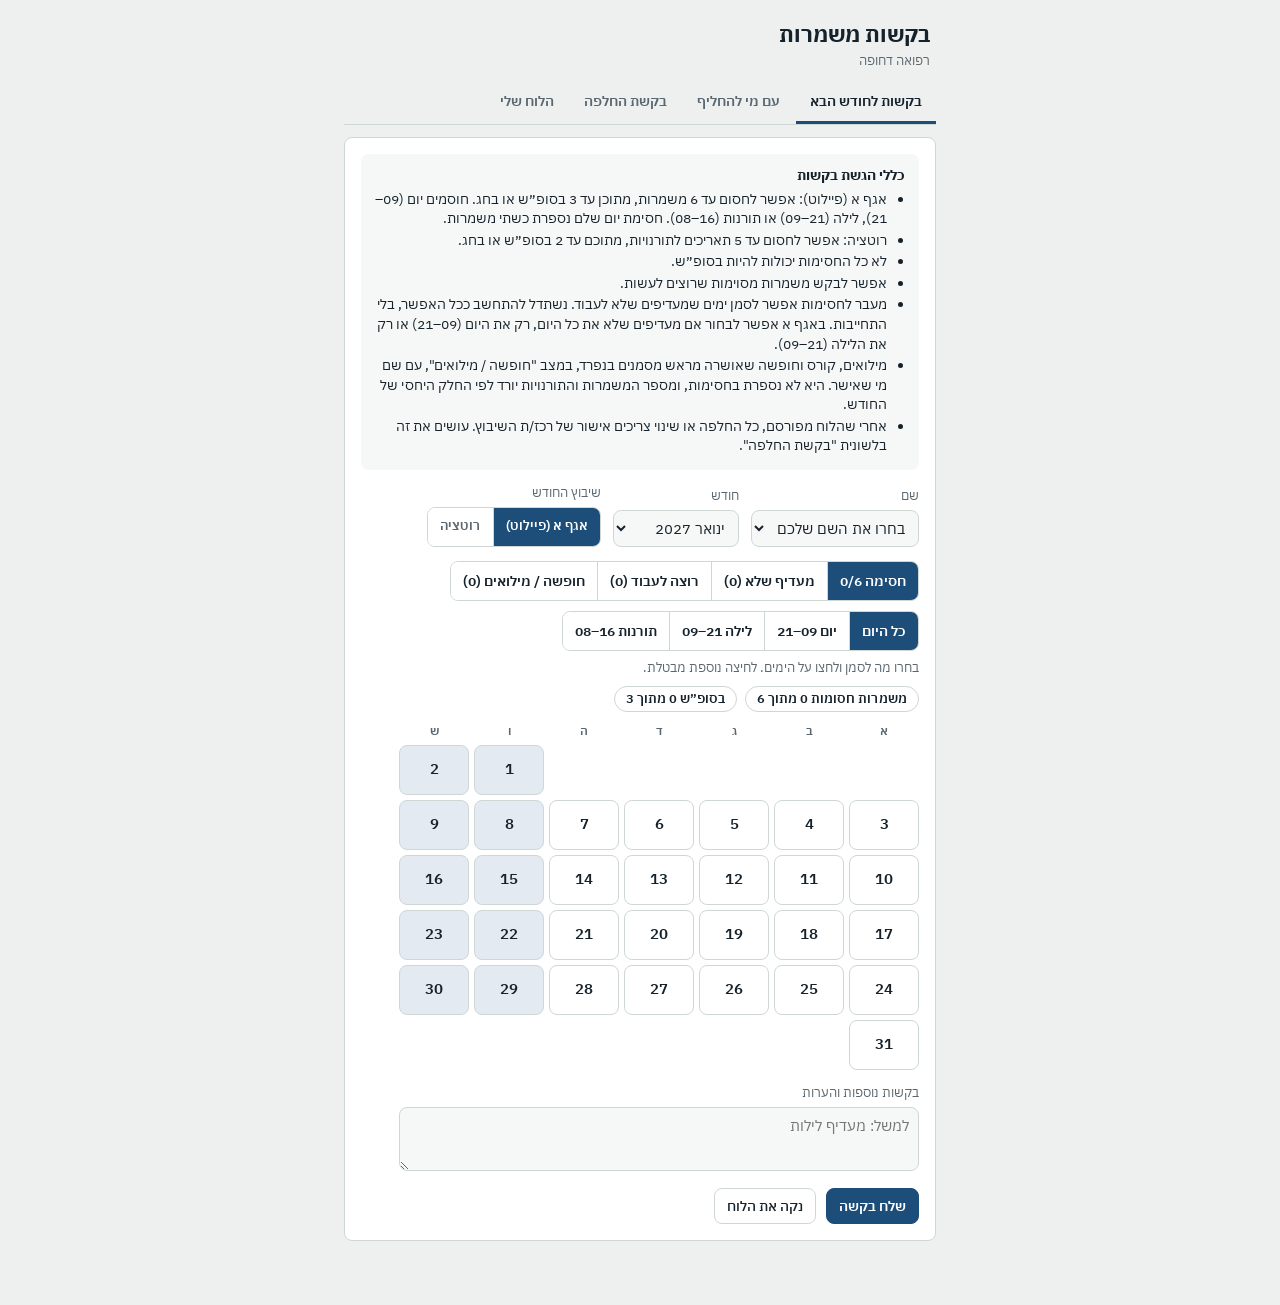
==== commit 69e87ad2: "v64: 'prefer not' can be day-only or night-only for אגף א (request form, admin, scoring) Co-Authored" ====
--- a/index.html
+++ b/index.html
@@ -260,6 +260,8 @@
 function kLabel(key){const[y,m]=key.split('-').map(Number);return`${HEB_MONTHS[m-1]} ${y}`}
 function monthOpts(){const n=new Date(),o=[];for(let i=0;i<3;i++){const dt=new Date(n.getFullYear(),n.getMonth()+i,1);o.push(`${dt.getFullYear()}-${pad2(dt.getMonth()+1)}`)}return o}
 const PART={'':'כל היום',day:'יום 09–21',night:'לילה 21–09',duty:'תורנות 16–08'};
+const SPART={'':'כל היום',day:'בוקר / יום 09–21',night:'לילה 21–09'};
+function softLabel(p){return p==='day'?'עדיף שלא יום':p==='night'?'עדיף שלא לילה':'עדיף שלא'}
 function units(){const u=[];for(const[d,p]of RQ.b){u.push(d);if(RQ.g==='A'&&!p)u.push(d)}return u}
 function blockLabel(p){return RQ.g==='A'&&p?(p==='day'?'חסום יום':p==='duty'?'חסום תורנות':'חסום לילה'):'חסום'}
 function ruleModal(title,lines){openSheet(`<h3>${esc(title)}</h3><ul class="issues" style="padding-right:18px;margin-top:8px">${lines.map(l=>`<li>${esc(l)}</li>`).join('')}</ul><div class="foot"><button class="btn primary" data-close>הבנתי</button></div>`)}
@@ -273,7 +275,7 @@
 function blank(){return{m:monthOpts()[1],name:'',g:'A',rot:'',b:[],s:[],w:[],vac:[],vby:'איתי',vre:'חופשה',t:'',mode:'b',wcode:''}}
 let RQ;try{RQ=JSON.parse(localStorage.getItem(DKEY)||'null')}catch(e){RQ=null}
 if(!RQ||!monthOpts().includes(RQ.m))RQ={...blank(),...(RQ?{name:RQ.name,g:RQ.g,rot:RQ.rot}:{})};
-RQ.b=new Map((RQ.b||[]).map(x=>Array.isArray(x)?x:[x,'']));if(!RQ.bpart)RQ.bpart='';RQ.s=new Set(RQ.s);RQ.w=new Map(RQ.w);RQ.vac=new Set(RQ.vac||[]);if(RQ.vby===undefined)RQ.vby='איתי';if(!RQ.vre)RQ.vre='חופשה';
+RQ.b=new Map((RQ.b||[]).map(x=>Array.isArray(x)?x:[x,'']));if(!RQ.bpart)RQ.bpart='';RQ.s=new Map((RQ.s||[]).map(x=>Array.isArray(x)?x:[x,'']));if(!RQ.spart)RQ.spart='';RQ.w=new Map(RQ.w);RQ.vac=new Set(RQ.vac||[]);if(RQ.vby===undefined)RQ.vby='איתי';if(!RQ.vre)RQ.vre='חופשה';
 let VIEW='req';try{VIEW=localStorage.getItem('ed-request-view')||'req'}catch(e){}
 const CH={m:monthOpts()[0],kind:'swap',d1:'',c1:'',w:'',d2:'',c2:'',agree:false,t:''};
 function setView(v){VIEW=v;try{localStorage.setItem('ed-request-view',v)}catch(e){}render()}
@@ -363,7 +365,7 @@
   <div class="row" style="margin-top:12px"><button class="btn primary" id="chSend">${API?'שלח בקשה':'הכן הודעה לשליחה'}</button></div></div>`;
   $('#main').innerHTML=h;
 }
-function persist(){try{localStorage.setItem(DKEY,JSON.stringify({...RQ,b:[...RQ.b.entries()],s:[...RQ.s],w:[...RQ.w],vac:[...RQ.vac]}))}catch(e){}}
+function persist(){try{localStorage.setItem(DKEY,JSON.stringify({...RQ,b:[...RQ.b.entries()],s:[...RQ.s.entries()],w:[...RQ.w],vac:[...RQ.vac]}))}catch(e){}}
 
 let PLAN=null;try{PLAN=JSON.parse(localStorage.getItem('ed-plan-v1')||'null')}catch(e){}
 let DEADLINES={'2026-10':'2026-09-29T09:00'};try{Object.assign(DEADLINES,JSON.parse(localStorage.getItem('ed-deadlines')||'{}'))}catch(e){}
@@ -390,7 +392,7 @@
   <li>רוטציה: אפשר לחסום עד ${RULES.R} תאריכים לתורנויות, מתוכם עד ${RULES.wkR} בסופ״ש או בחג.</li>
   <li>לא כל החסימות יכולות להיות בסופ״ש.</li>
   <li>אפשר לבקש משמרות מסוימות שרוצים לעשות.</li>
-  <li>מעבר לחסימות אפשר לסמן ימים שמעדיפים שלא לעבוד. נשתדל להתחשב ככל האפשר, בלי התחייבות.</li>
+  <li>מעבר לחסימות אפשר לסמן ימים שמעדיפים שלא לעבוד. נשתדל להתחשב ככל האפשר, בלי התחייבות. באגף א אפשר לבחור אם מעדיפים שלא את כל היום, רק את היום (09–21) או רק את הלילה (21–09).</li>
   <li>מילואים, קורס וחופשה שאושרה מראש מסמנים בנפרד, במצב "חופשה / מילואים", עם שם מי שאישר. היא לא נספרת בחסימות, ומספר המשמרות והתורנויות יורד לפי החלק היחסי של החודש.</li>
   <li>אחרי שהלוח מפורסם, כל החלפה או שינוי צריכים אישור של רכז/ת השיבוץ. עושים את זה בלשונית "בקשת החלפה".</li></ul></div>
   ${closed(RQ.m)?`<div class="rules" style="background:var(--danger-bg);color:var(--danger);font-weight:600">ההגשה ל${kLabel(RQ.m)} ננעלה ב־${dlText(RQ.m)}. לשינוי אחרי הנעילה, פנו לרכז/ת השיבוץ או שלחו בקשת החלפה אחרי פרסום הלוח.</div>`:dl(RQ.m)?`<div class="rules"><strong>מועד אחרון להגשה ל${kLabel(RQ.m)}: ${dlText(RQ.m)}</strong>אחרי המועד המערכת ננעלת. עד אז אפשר לשנות ולשלוח שוב, והבקשה האחרונה קובעת.</div>`:''}
@@ -409,6 +411,7 @@
     <button data-rqmode="v" aria-pressed="${RQ.mode==='v'}">חופשה / מילואים (${RQ.vac.size})</button></span>
     ${RQ.mode==='v'||RQ.vac.size?`<select id="rqVre" aria-label="סיבה" style="background:var(--surface2);border:1px solid var(--line);border-radius:8px;padding:7px">${['חופשה','מילואים','קורס'].map(x=>`<option ${RQ.vre===x?'selected':''}>${x}</option>`).join('')}</select>${RQ.vre==='חופשה'?`<label style="font-size:13px;color:var(--muted);display:flex;align-items:center;gap:6px">מי אישר<input type="text" id="rqVby" value="${esc(RQ.vby)}" style="width:110px;background:var(--surface2);border:1px solid var(--line);border-radius:8px;padding:6px"></label>`:''}`:''}
     ${RQ.mode==='b'&&RQ.g==='A'?`<span class="seg" role="group" aria-label="מה לחסום">${Object.entries(PART).map(([k,v])=>`<button data-bpart="${k}" aria-pressed="${RQ.bpart===k}">${v}</button>`).join('')}</span>`:''}
+    ${RQ.mode==='s'&&RQ.g==='A'?`<span class="seg" role="group" aria-label="מתי מעדיף שלא">${Object.entries(SPART).map(([k,v])=>`<button data-spart="${k}" aria-pressed="${RQ.spart===k}">${v}</button>`).join('')}</span>`:''}
     ${RQ.mode==='w'?`<select id="rqWcode" aria-label="איזו משמרת" style="background:var(--surface2);border:1px solid var(--line);border-radius:8px;padding:7px"><option value="">כל משמרת</option>${WANT[RQ.g].map(([c,n])=>`<option value="${c}" ${RQ.wcode===c?'selected':''}>${esc(n)}</option>`).join('')}</select>`:''}
   </div>
   <p class="hint" style="margin:8px 0 0">בחרו מה לסמן ולחצו על הימים. לחיצה נוספת מבטלת.</p>
@@ -417,7 +420,7 @@
   <div class="cal">${WD.map(w=>`<div class="wdh">${w}</div>`).join('')}${'<div></div>'.repeat(kWd(key,1))}`;
   for(let d=1;d<=N;d++){
     const hd=H[d];let cls='d '+(hd&&hd.t==='hol'?'hol':kWeekend(key,d)?'wke':''),lab='';
-    if(RQ.vac.has(d)){cls+=' vac';lab='חופשה'}else if(RQ.b.has(d)){cls+=' b';lab=blockLabel(RQ.b.get(d))}else if(RQ.s.has(d)){cls+=' s';lab='עדיף שלא'}else if(RQ.w.has(d)){cls+=' w';const c=RQ.w.get(d);lab=c?(TSHORT[c]||c):'רוצה'}
+    if(RQ.vac.has(d)){cls+=' vac';lab='חופשה'}else if(RQ.b.has(d)){cls+=' b';lab=blockLabel(RQ.b.get(d))}else if(RQ.s.has(d)){cls+=' s';lab=softLabel(RQ.s.get(d))}else if(RQ.w.has(d)){cls+=' w';const c=RQ.w.get(d);lab=c?(TSHORT[c]||c):'רוצה'}
     h+=`<button class="${cls}" data-rqday="${d}" title="${esc(hd?hd.name:'')}" aria-label="${d} ב${kLabel(key)}${hd?', '+hd.name:''}${lab?', '+lab:''}"><span class="num">${d}</span><small>${esc(lab)}</small></button>`;
   }
   h+=`</div><label style="display:block;font-size:13px;color:var(--muted);margin-bottom:4px" for="rqNotes">בקשות נוספות והערות</label><textarea id="rqNotes" placeholder="למשל: מעדיף לילות">${esc(RQ.t)}</textarea>
@@ -426,10 +429,10 @@
 }
 function quota(){const f=Math.max(0,1-RQ.vac.size/kDim(RQ.m));return RQ.g==='A'?`מכסה משוערת: ${Math.round(BASE.AS*f)} משמרות ו־${Math.round(BASE.AD*f)} תורנויות`:`מכסה משוערת: ${Math.round(BASE.RD*f)} תורנויות`}
 function b64e(o){return btoa(unescape(encodeURIComponent(JSON.stringify(o))))}
-function buildReq(){return{v:1,m:RQ.m,n:norm(RQ.name),g:RQ.g,r:norm(RQ.rot),vac:[...RQ.vac].sort((a,b)=>a-b),vby:RQ.vre&&RQ.vre!=='חופשה'?RQ.vre:norm(RQ.vby),vre:RQ.vre||'חופשה',b:[...RQ.b.keys()].sort((a,b)=>a-b),bp:RQ.g==='A'?[...RQ.b].filter(([d,p])=>p).sort((a,b)=>a[0]-b[0]):[],bu:units().sort((a,b)=>a-b),s:[...RQ.s].sort((a,b)=>a-b),w:[...RQ.w].sort((a,b)=>a[0]-b[0]),t:RQ.t.trim(),ts:Date.now()}}
+function buildReq(){return{v:1,m:RQ.m,n:norm(RQ.name),g:RQ.g,r:norm(RQ.rot),vac:[...RQ.vac].sort((a,b)=>a-b),vby:RQ.vre&&RQ.vre!=='חופשה'?RQ.vre:norm(RQ.vby),vre:RQ.vre||'חופשה',b:[...RQ.b.keys()].sort((a,b)=>a-b),bp:RQ.g==='A'?[...RQ.b].filter(([d,p])=>p).sort((a,b)=>a[0]-b[0]):[],bu:units().sort((a,b)=>a-b),s:[...RQ.s.keys()].sort((a,b)=>a-b),sp:RQ.g==='A'?[...RQ.s].filter(([d,p])=>p).sort((a,b)=>a[0]-b[0]):[],w:[...RQ.w].sort((a,b)=>a[0]-b[0]),t:RQ.t.trim(),ts:Date.now()}}
 function message(q){const L=[`בקשות משמרות ל${kLabel(q.m)}`,`שם: ${q.n} (${q.g==='A'?'אגף א':'רוטציה'+(q.r?' '+q.r:'')})`,`חסימות (${q.bu.length}${q.g==='A'?' משמרות':''}): ${q.b.map(d=>{const p=(q.bp.find(x=>x[0]===d)||[])[1];return p?`${d} (${p==='day'?'יום':p==='duty'?'תורנות':'לילה'})`:String(d)}).join(', ')||'אין'}`];
   if(q.vac.length)L.push(q.vre&&q.vre!=='חופשה'?`${q.vre} (${q.vac.length} ימים): ${q.vac.join(', ')}`:`חופשה מאושרת (${q.vac.length} ימים, אישר: ${q.vby}): ${q.vac.join(', ')}`);
-  if(q.s.length)L.push(`מעדיף שלא: ${q.s.join(', ')}`);
+  if(q.s.length)L.push(`מעדיף שלא: ${q.s.map(d=>{const p=((q.sp||[]).find(x=>x[0]===d)||[])[1];return p?`${d} (${p==='day'?'יום':'לילה'})`:String(d)}).join(', ')}`);
   if(q.w.length)L.push(`רוצה לעבוד: ${q.w.map(([d,c])=>c?`${d} (${TNAME[c]||c})`:String(d)).join(', ')}`);
   if(q.t)L.push(`הערות: ${q.t}`);L.push('','#REQ:'+b64e(q));return L.join('\n')}
 function openSheet(html){const layer=$('#layer');layer.innerHTML=`<div class="overlay"><div class="sheet" role="dialog" aria-modal="true">${html}</div></div>`;const ov=layer.firstChild;
@@ -462,6 +465,7 @@
     if(q.t)L.push('הערה: '+q.t);L.push('','#CHG:'+b64e(q));sendQ(q,L.join('\n'),'בקשת ההחלפה נשלחה. השינוי ייכנס ללוח רק אחרי אישור.');
     return}
   if(b.dataset.bpart!==undefined){RQ.bpart=b.dataset.bpart;persist();render();return}
+  if(b.dataset.spart!==undefined){RQ.spart=b.dataset.spart;persist();render();return}
   if(b.dataset.rqg){RQ.g=b.dataset.rqg;RQ.wcode='';persist();render();return}
   if(b.dataset.rqmode){RQ.mode=b.dataset.rqmode;persist();render();return}
   if(b.dataset.rqday){const d=Number(b.dataset.rqday);
@@ -479,10 +483,10 @@
             'לימים נוספים סמנו "מעדיף שלא". נשתדל להתחשב, בלי התחייבות.',
             'חופשה שאושרה מראש לא נספרת בחסימות. סמנו אותה ב"חופשה מאושרת".']);return}
         RQ.s.delete(d);RQ.w.delete(d);RQ.vac.delete(d)}}
-    else if(RQ.mode==='s'){RQ.vac.delete(d);if(RQ.s.has(d))RQ.s.delete(d);else{RQ.s.add(d);RQ.b.delete(d);RQ.w.delete(d)}}
+    else if(RQ.mode==='s'){RQ.vac.delete(d);const sp=RQ.g==='A'?RQ.spart:'';if(RQ.s.has(d)&&RQ.s.get(d)===sp)RQ.s.delete(d);else{RQ.s.set(d,sp);RQ.b.delete(d);RQ.w.delete(d)}}
     else{RQ.vac.delete(d);if(RQ.w.has(d)&&RQ.w.get(d)===RQ.wcode)RQ.w.delete(d);else{RQ.w.set(d,RQ.wcode);RQ.b.delete(d);RQ.s.delete(d)}}
     persist();render();return}
-  if(b.id==='rqReset'){if(!confirm('לנקות את כל הסימונים?'))return;RQ.b=new Map();RQ.s=new Set();RQ.w=new Map();RQ.vac=new Set();persist();render();return}
+  if(b.id==='rqReset'){if(!confirm('לנקות את כל הסימונים?'))return;RQ.b=new Map();RQ.s=new Map();RQ.w=new Map();RQ.vac=new Set();persist();render();return}
   if(b.id==='rqSend'){
     if(closed(RQ.m)){toast('ההגשה לחודש הזה ננעלה');return}
     if(!norm(RQ.name)){toast('כתבו את השם שלכם');$('#rqName').focus();return}
@@ -493,7 +497,7 @@
 });
 document.addEventListener('input',e=>{const id=e.target.id;if(id==='chT'){CH.t=e.target.value;return}if(id==='rqNotes')RQ.t=e.target.value;else if(id==='rqRot')RQ.rot=e.target.value;else if(id==='rqName')RQ.name=e.target.value;else if(id==='rqVre'){RQ.vre=e.target.value;persist();render();return}else if(id==='rqVby')RQ.vby=e.target.value;else return;persist()});
 document.addEventListener('change',e=>{const id=e.target.id;
-  if(id==='rqMonth'){RQ.m=e.target.value;RQ.b=new Map();RQ.s=new Set();RQ.w=new Map();RQ.vac=new Set();autoGroup();persist();render()}
+  if(id==='rqMonth'){RQ.m=e.target.value;RQ.b=new Map();RQ.s=new Map();RQ.w=new Map();RQ.vac=new Set();autoGroup();persist();render()}
   else if(id==='rqName'){RQ.name=e.target.value;if(planRow(RQ.name))autoGroup();persist();render()}
   else if(id==='chN'||id==='swN'){RQ.name=e.target.value;SWSEL='';persist();render()}
   else if(id==='chW'){CH.w=e.target.value}
